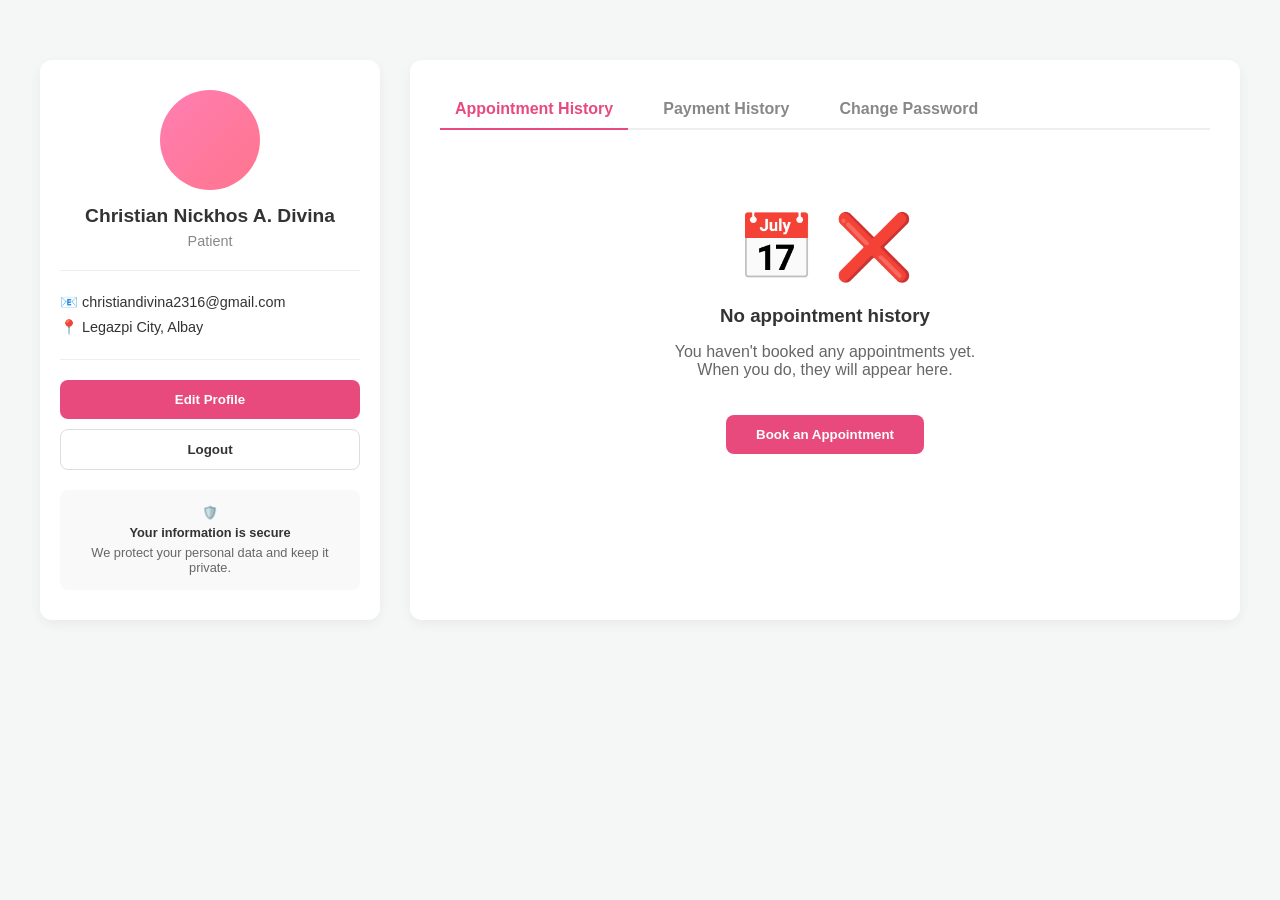
==== clinic system/index.html @ dcd9a74b "Add files via upload check na lang for any changes" ====
<!DOCTYPE html>
<html lang="en">
<head>
    <meta charset="UTF-8">
    <meta name="viewport" content="width=device-width, initial-scale=1.0">
    <title>Patient Profile - Clinic Appointment System</title>
    <link rel="stylesheet" href="style.css">
</head>
<body>

    <div class="profile-dashboard">
        <aside class="profile-sidebar">
            <div class="profile-avatar">
                <div class="avatar-circle"></div>
            </div>
            <div class="user-details">
                <h2>Christian Nickhos A. Divina</h2>
                <span class="user-role">Patient</span>
            </div>
            <div class="user-contact">
                <p>📧 christiandivina2316@gmail.com</p>
                <p>📍 Legazpi City, Albay</p>
            </div>
            <div class="sidebar-actions">
                <button class="btn-primary edit-profile">Edit Profile</button>
                <button class="btn-secondary logout">Logout</button>
            </div>
            <div class="security-badge">
                🛡️
                <div>
                    <strong>Your information is secure</strong>
                    <p>We protect your personal data and keep it private.</p>
                </div>
            </div>
        </aside>

        <main class="profile-content">
            <div class="tabs-container">
                <ul class="profile-tabs">
                    <li class="tab-link active" data-tab="appointment-history">Appointment History</li>
                    <li class="tab-link" data-tab="payment-history">Payment History</li>
                    <li class="tab-link" data-tab="change-password">Change Password</li>
                </ul>
            </div>

            <div id="appointment-history" class="tab-pane active">
                <div class="empty-state">
                    <div class="calendar-illustration">📅 ❌</div>
                    <h3>No appointment history</h3>
                    <p>You haven't booked any appointments yet.<br>When you do, they will appear here.</p>
                    <button class="btn-primary">Book an Appointment</button>
                </div>
            </div>

            <div id="payment-history" class="tab-pane">
                <h3>Payment History</h3>
                <p>Your previous transactions will appear here.</p>
            </div>

            <div id="change-password" class="tab-pane">
                <h3>Change Password</h3>
                <p>Password update form goes here.</p>
            </div>
        </main>
    </div>

    <script src="script.js"></script>
</body>
</html>
---- clinic system/style.css ----
/* General Dashboard Styling */
body {
  background-color: #f4f7f6; /* Added a light background so the white cards pop */
  margin: 0;
  padding: 20px;
}

.profile-dashboard {
  display: flex;
  gap: 30px;
  max-width: 1200px;
  margin: 40px auto;
  font-family: 'Segoe UI', Tahoma, Geneva, Verdana, sans-serif;
  color: #333;
}

/* Sidebar Styling */
.profile-sidebar {
  width: 300px;
  background: #fff;
  border-radius: 12px;
  padding: 30px 20px;
  box-shadow: 0 4px 12px rgba(0,0,0,0.05);
  display: flex;
  flex-direction: column;
  align-items: center;
}

.avatar-circle {
  width: 100px;
  height: 100px;
  border-radius: 50%;
  background: linear-gradient(135deg, #ff7eb3, #ff758c);
  margin-bottom: 15px;
}

.user-details { text-align: center; margin-bottom: 20px; }
.user-details h2 { font-size: 1.2rem; margin: 0 0 5px 0; }
.user-role { color: #888; font-size: 0.9rem; }

.user-contact {
  width: 100%;
  border-top: 1px solid #eee;
  border-bottom: 1px solid #eee;
  padding: 15px 0;
  margin-bottom: 20px;
  font-size: 0.9rem;
}

.user-contact p {
  margin: 8px 0;
  display: flex;
  align-items: center;
  gap: 10px;
}

.sidebar-actions { width: 100%; display: flex; flex-direction: column; gap: 10px; }
.btn-primary, .btn-secondary {
  width: 100%; padding: 12px; border-radius: 8px; border: none; cursor: pointer; font-weight: bold;
}
.btn-primary { background: #e84a7e; color: white; transition: background 0.2s; }
.btn-primary:hover { background: #d6386c; }
.btn-secondary { background: white; border: 1px solid #ddd; color: #333; transition: background 0.2s; }
.btn-secondary:hover { background: #f0f0f0; }

.security-badge {
  margin-top: 20px; background: #f9f9f9; padding: 15px; border-radius: 8px; font-size: 0.8rem; text-align: center;
  display: flex; flex-direction: column; align-items: center; gap: 5px;
}
.security-badge p { margin: 5px 0 0 0; color: #666; }

/* Main Content & Tabs */
.profile-content {
  flex: 1; background: #fff; border-radius: 12px; padding: 30px; box-shadow: 0 4px 12px rgba(0,0,0,0.05);
}

.profile-tabs {
  list-style: none; padding: 0; margin: 0; display: flex; gap: 20px; border-bottom: 2px solid #eee;
}

.tab-link {
  padding: 10px 15px; cursor: pointer; color: #888; font-weight: bold; position: relative; transition: color 0.2s;
}
.tab-link:hover { color: #555; }

.tab-link.active { color: #e84a7e; }
.tab-link.active::after {
  content: ''; position: absolute; bottom: -2px; left: 0; width: 100%; height: 2px; background: #e84a7e;
}

.tab-pane { display: none; padding-top: 40px; animation: fadeIn 0.3s ease-in-out; }
.tab-pane.active { display: block; }

/* Empty State */
.empty-state { text-align: center; color: #666; margin-top: 40px; }
.calendar-illustration { font-size: 4rem; margin-bottom: 20px; }
.empty-state h3 { color: #333; margin-bottom: 10px; }
.empty-state .btn-primary { width: auto; padding: 12px 30px; margin-top: 20px; }

@keyframes fadeIn {
  from { opacity: 0; transform: translateY(5px); }
  to { opacity: 1; transform: translateY(0); }
}
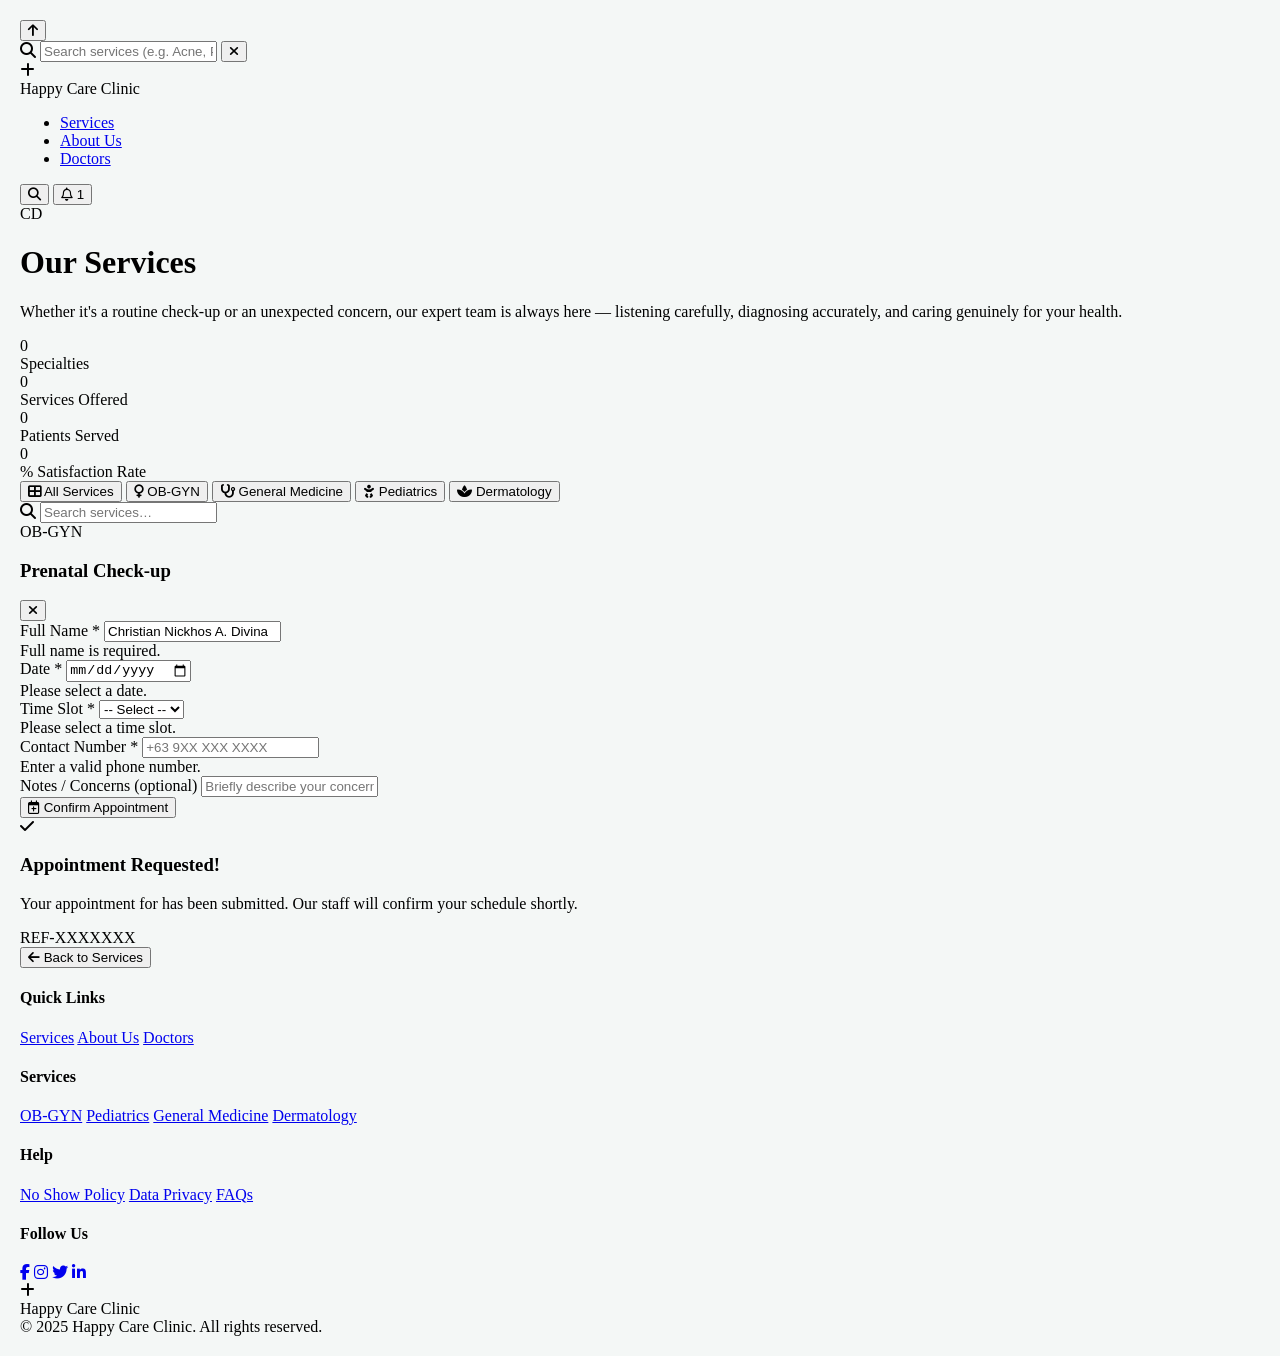
==== commit c4648271: "Revamp clinic system index.html structure and content Updated the HTML structure and content for the" ====
--- a/clinic system/index.html
+++ b/clinic system/index.html
@@ -3,67 +3,248 @@
 <head>
     <meta charset="UTF-8">
     <meta name="viewport" content="width=device-width, initial-scale=1.0">
-    <title>Patient Profile - Clinic Appointment System</title>
+    <title>Happy Care Clinic System</title>
+    <link href="https://fonts.googleapis.com/css2?family=Poppins:wght@300;400;500;600;700;800&display=swap" rel="stylesheet">
+    <link rel="stylesheet" href="https://cdnjs.cloudflare.com/ajax/libs/font-awesome/6.5.0/css/all.min.css">
     <link rel="stylesheet" href="style.css">
 </head>
 <body>
 
-    <div class="profile-dashboard">
-        <aside class="profile-sidebar">
-            <div class="profile-avatar">
-                <div class="avatar-circle"></div>
-            </div>
-            <div class="user-details">
-                <h2>Christian Nickhos A. Divina</h2>
-                <span class="user-role">Patient</span>
-            </div>
-            <div class="user-contact">
-                <p>📧 christiandivina2316@gmail.com</p>
-                <p>📍 Legazpi City, Albay</p>
-            </div>
-            <div class="sidebar-actions">
-                <button class="btn-primary edit-profile">Edit Profile</button>
-                <button class="btn-secondary logout">Logout</button>
-            </div>
-            <div class="security-badge">
-                🛡️
-                <div>
-                    <strong>Your information is secure</strong>
-                    <p>We protect your personal data and keep it private.</p>
-                </div>
-            </div>
-        </aside>
-
-        <main class="profile-content">
-            <div class="tabs-container">
-                <ul class="profile-tabs">
-                    <li class="tab-link active" data-tab="appointment-history">Appointment History</li>
-                    <li class="tab-link" data-tab="payment-history">Payment History</li>
-                    <li class="tab-link" data-tab="change-password">Change Password</li>
-                </ul>
-            </div>
-
-            <div id="appointment-history" class="tab-pane active">
-                <div class="empty-state">
-                    <div class="calendar-illustration">📅 ❌</div>
-                    <h3>No appointment history</h3>
-                    <p>You haven't booked any appointments yet.<br>When you do, they will appear here.</p>
-                    <button class="btn-primary">Book an Appointment</button>
-                </div>
-            </div>
-
-            <div id="payment-history" class="tab-pane">
-                <h3>Payment History</h3>
-                <p>Your previous transactions will appear here.</p>
-            </div>
-
-            <div id="change-password" class="tab-pane">
-                <h3>Change Password</h3>
-                <p>Password update form goes here.</p>
-            </div>
-        </main>
-    </div>
-
-    <script src="script.js"></script>
+<div id="toast-container"></div>
+<button id="backToTop" title="Back to top"><i class="fa-solid fa-arrow-up"></i></button>
+
+<div class="search-overlay" id="searchOverlay">
+  <div class="search-box">
+    <div class="search-input-row">
+      <i class="fa-solid fa-magnifying-glass"></i>
+      <input type="text" id="overlaySearchInput" placeholder="Search services (e.g. Acne, Prenatal, Check-up)…" autocomplete="off">
+      <button onclick="closeSearch()"><i class="fa-solid fa-xmark"></i></button>
+    </div>
+    <div class="search-results" id="overlayResults"></div>
+  </div>
+</div>
+
+<nav>
+  <div class="logo" onclick="window.scrollTo({top:0,behavior:'smooth'})">
+    <div class="logo-icon"><i class="fa-solid fa-plus"></i></div>
+    Happy Care Clinic
+  </div>
+  <ul class="nav-links">
+    <li><a href="#" id="nav-services-link" class="active">Services</a></li>
+    <li><a href="#">About Us</a></li>
+    <li><a href="#">Doctors</a></li>
+  </ul>
+  <div class="nav-right">
+    <button class="nav-icon-btn" id="searchBtn" title="Search services"><i class="fa-solid fa-magnifying-glass"></i></button>
+    <button class="nav-icon-btn" title="Notifications">
+      <i class="fa-regular fa-bell"></i>
+      <span class="notif-badge">1</span>
+    </button>
+    <div class="nav-avatar" id="nav-profile-btn" title="My Profile">CD</div>
+  </div>
+</nav>
+
+<div id="services-view">
+  <div class="hero">
+    <h1>Our <span>Services</span></h1>
+    <p>Whether it's a routine check-up or an unexpected concern, our expert team is always here — listening carefully, diagnosing accurately, and caring genuinely for your health.</p>
+    <div class="stats-row">
+      <div class="stat-item"><div class="stat-num" data-count="4">0</div><div class="stat-label">Specialties</div></div>
+      <div class="stat-item"><div class="stat-num" data-count="24">0</div><div class="stat-label">Services Offered</div></div>
+      <div class="stat-item"><div class="stat-num" data-count="400">0</div><div class="stat-label">Patients Served</div></div>
+      <div class="stat-item"><div class="stat-num" data-count="98">0</div><div class="stat-label">% Satisfaction Rate</div></div>
+    </div>
+  </div>
+
+  <div class="filter-bar">
+    <button class="filter-btn active" data-filter="all">
+      <i class="fa-solid fa-th-large"></i> All Services
+    </button>
+    <button class="filter-btn" data-filter="obgyn">
+      <i class="fa-solid fa-venus"></i> OB-GYN
+    </button>
+    <button class="filter-btn" data-filter="genmed">
+      <i class="fa-solid fa-stethoscope"></i> General Medicine
+    </button>
+    <button class="filter-btn" data-filter="peds">
+      <i class="fa-solid fa-baby"></i> Pediatrics
+    </button>
+    <button class="filter-btn" data-filter="derm">
+      <i class="fa-solid fa-spa"></i> Dermatology
+    </button>
+    <div class="search-inline">
+      <i class="fa-solid fa-magnifying-glass"></i>
+      <input type="text" id="inlineSearch" placeholder="Search services…">
+    </div>
+  </div>
+
+  <div class="services-wrapper" id="servicesWrapper">
+    </div>
+</div>
+
+<div id="profile-view" style="display: none;">
+  <div class="profile-dashboard">
+    <aside class="profile-sidebar">
+      <div class="profile-avatar">
+        <div class="avatar-circle"></div>
+      </div>
+      <div class="user-details">
+        <h2>Christian Nickhos A. Divina</h2>
+        <span class="user-role">Patient</span>
+      </div>
+      <div class="user-contact">
+        <p><i class="fa-solid fa-envelope"></i> christiandivina2316@gmail.com</p>
+        <p><i class="fa-solid fa-location-dot"></i> Legazpi City, Albay</p>
+      </div>
+      <div class="sidebar-actions">
+        <button class="btn-profile-primary edit-profile">Edit Profile</button>
+        <button class="btn-profile-secondary logout">Logout</button>
+      </div>
+      <div class="security-badge">
+        <i class="fa-solid fa-shield-halved"></i>
+        <div>
+          <strong>Your information is secure</strong>
+          <p>We protect your personal data and keep it private.</p>
+        </div>
+      </div>
+    </aside>
+
+    <main class="profile-content">
+      <div class="tabs-container">
+        <ul class="profile-tabs">
+          <li class="tab-link active" data-tab="appointment-history">Appointment History</li>
+          <li class="tab-link" data-tab="payment-history">Payment History</li>
+          <li class="tab-link" data-tab="change-password">Change Password</li>
+        </ul>
+      </div>
+
+      <div id="appointment-history" class="tab-pane active">
+        <div class="empty-state">
+          <div class="calendar-illustration">📅 ❌</div>
+          <h3>No appointment history</h3>
+          <p>You haven't booked any appointments yet.<br>When you do, they will appear here.</p>
+          <button class="btn-profile-primary jump-to-services">Book an Appointment</button>
+        </div>
+      </div>
+
+      <div id="payment-history" class="tab-pane">
+        <h3>Payment History</h3>
+        <p>Your previous transactions will appear here.</p>
+      </div>
+
+      <div id="change-password" class="tab-pane">
+        <h3>Change Password</h3>
+        <p>Password update form goes here.</p>
+      </div>
+    </main>
+  </div>
+</div>
+
+<div class="modal-overlay" id="bookingModal">
+  <div class="modal-box">
+    <div id="bookingForm">
+      <div class="modal-header">
+        <div>
+          <div class="modal-tag pink" id="modal-dept-tag">OB-GYN</div>
+          <h3 id="modal-service-title">Prenatal Check-up</h3>
+        </div>
+        <button class="modal-close" onclick="closeModal()"><i class="fa-solid fa-xmark"></i></button>
+      </div>
+
+      <div class="form-group">
+        <label class="form-label">Full Name *</label>
+        <input class="form-input" id="bk-name" placeholder="e.g. Juan dela Cruz" value="Christian Nickhos A. Divina">
+        <div class="form-error" id="err-name">Full name is required.</div>
+      </div>
+      <div class="form-row">
+        <div class="form-group">
+          <label class="form-label">Date *</label>
+          <input type="date" class="form-input" id="bk-date">
+          <div class="form-error" id="err-date">Please select a date.</div>
+        </div>
+        <div class="form-group">
+          <label class="form-label">Time Slot *</label>
+          <select class="form-select" id="bk-time">
+            <option value="">-- Select --</option>
+            <option>8:00 AM</option>
+            <option>9:00 AM</option>
+            <option>10:00 AM</option>
+            <option>11:00 AM</option>
+            <option>1:00 PM</option>
+            <option>2:00 PM</option>
+            <option>3:00 PM</option>
+            <option>4:00 PM</option>
+          </select>
+          <div class="form-error" id="err-time">Please select a time slot.</div>
+        </div>
+      </div>
+      <div class="form-group">
+        <label class="form-label">Contact Number *</label>
+        <input class="form-input" id="bk-phone" placeholder="+63 9XX XXX XXXX">
+        <div class="form-error" id="err-phone">Enter a valid phone number.</div>
+      </div>
+      <div class="form-group">
+        <label class="form-label">Notes / Concerns (optional)</label>
+        <input class="form-input" id="bk-notes" placeholder="Briefly describe your concern…">
+      </div>
+
+      <button class="btn-submit" id="submitBookingBtn">
+        <i class="fa-regular fa-calendar-plus"></i> Confirm Appointment
+      </button>
+    </div>
+
+    <div class="booking-success" id="bookingSuccess">
+      <div class="success-circle"><i class="fa-solid fa-check"></i></div>
+      <h3>Appointment Requested!</h3>
+      <p>Your appointment for <strong id="success-service"></strong> has been submitted. Our staff will confirm your schedule shortly.</p>
+      <div class="ref" id="success-ref">REF-XXXXXXX</div>
+      <button class="btn-submit" onclick="closeModal()">
+        <i class="fa-solid fa-arrow-left"></i> Back to Services
+      </button>
+    </div>
+  </div>
+</div>
+
+<footer>
+  <div class="footer-grid">
+    <div class="footer-col">
+      <h4>Quick Links</h4>
+      <a href="#" class="jump-to-services">Services</a>
+      <a href="#">About Us</a>
+      <a href="#">Doctors</a>
+    </div>
+    <div class="footer-col">
+      <h4>Services</h4>
+      <a href="#" data-filter-link="obgyn">OB-GYN</a>
+      <a href="#" data-filter-link="peds">Pediatrics</a>
+      <a href="#" data-filter-link="genmed">General Medicine</a>
+      <a href="#" data-filter-link="derm">Dermatology</a>
+    </div>
+    <div class="footer-col">
+      <h4>Help</h4>
+      <a href="#">No Show Policy</a>
+      <a href="#">Data Privacy</a>
+      <a href="#">FAQs</a>
+    </div>
+    <div class="footer-col">
+      <h4>Follow Us</h4>
+      <div class="social-row">
+        <a href="#"><i class="fa-brands fa-facebook-f"></i></a>
+        <a href="#"><i class="fa-brands fa-instagram"></i></a>
+        <a href="#"><i class="fa-brands fa-twitter"></i></a>
+        <a href="#"><i class="fa-brands fa-linkedin-in"></i></a>
+      </div>
+    </div>
+  </div>
+  <div class="footer-bottom">
+    <div class="footer-logo">
+      <div class="logo-icon"><i class="fa-solid fa-plus"></i></div>
+      Happy Care Clinic
+    </div>
+    <div class="footer-copy">© 2025 Happy Care Clinic. All rights reserved.</div>
+  </div>
+</footer>
+
+<script src="script.js"></script>
 </body>
-</html>+</html>
